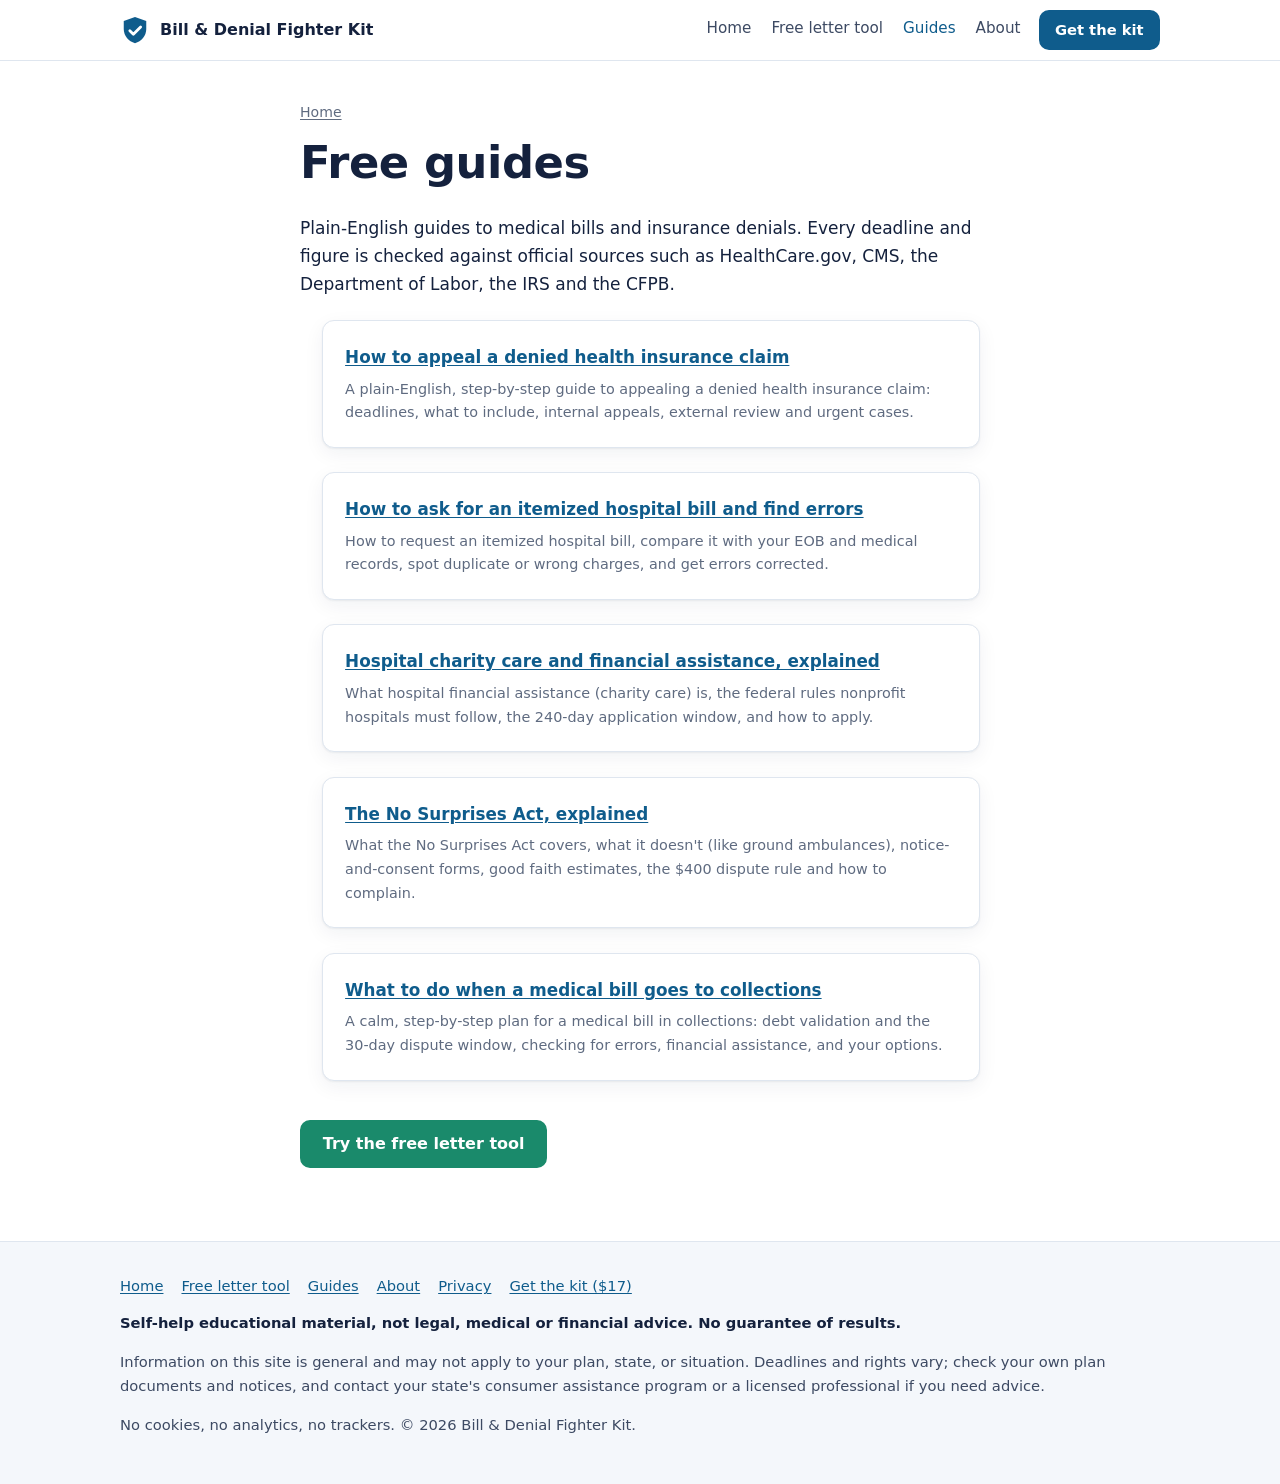
==== articles/index.html @ 843455a6 "Launch site: landing page, free letter tool, 5 guides" ====
<!doctype html>
<html lang="en">
<head>
<meta charset="utf-8">
<meta name="viewport" content="width=device-width, initial-scale=1">
<title>Free Guides: Medical Bills &amp; Insurance Denials</title>
<meta name="description" content="Free, source-checked guides to appealing denied health insurance claims, finding hospital bill errors, charity care, the No Surprises Act and medical debt in collections.">
<link rel="canonical" href="https://pankajsaini5884.github.io/medical-bill-help/articles/index.html">
<meta name="robots" content="index, follow">
<meta name="referrer" content="no-referrer">
<meta name="theme-color" content="#0f5c8c">
<meta property="og:site_name" content="Bill &amp; Denial Fighter Kit">
<meta property="og:type" content="website">
<meta property="og:title" content="Free Guides: Medical Bills &amp; Insurance Denials">
<meta property="og:description" content="Free, source-checked guides to appealing denied health insurance claims, finding hospital bill errors, charity care, the No Surprises Act and medical debt in collections.">
<meta property="og:url" content="https://pankajsaini5884.github.io/medical-bill-help/articles/index.html">
<meta property="og:image" content="https://pankajsaini5884.github.io/medical-bill-help/assets/og-image.png">
<meta property="og:locale" content="en_US">
<meta name="twitter:card" content="summary_large_image">
<meta name="twitter:title" content="Free Guides: Medical Bills &amp; Insurance Denials">
<meta name="twitter:description" content="Free, source-checked guides to appealing denied health insurance claims, finding hospital bill errors, charity care, the No Surprises Act and medical debt in collections.">
<link rel="icon" href="../favicon.svg" type="image/svg+xml">
<link rel="stylesheet" href="../assets/style.css">

</head>
<body>
<a class="skip" href="#main">Skip to content</a>
<header class="site-head"><div class="wrap">
<a class="brand" href="../index.html"><svg viewBox="0 0 64 64" aria-hidden="true"><path d="M32 4 8 13v17c0 15 10.3 26.4 24 30 13.7-3.6 24-15 24-30V13L32 4z" fill="#0f5c8c"/><path d="M21 33.5l7.5 7.5L44 25.5" fill="none" stroke="#fff" stroke-width="6" stroke-linecap="round" stroke-linejoin="round"/></svg><span>Bill &amp; Denial Fighter Kit</span></a>
<nav class="nav" aria-label="Main"><a href="../index.html">Home</a><a href="../tool.html">Free letter tool</a><a href="../articles/index.html" aria-current="page">Guides</a><a href="../about.html">About</a><a class="btn sm" href="https://calmmindplanco.gumroad.com/l/medical-bill-fighter">Get the kit</a></nav>
</div></header>
<main id="main">

<section class="article"><div class="wrap read">
<p class="crumbs"><a href="../index.html">Home</a></p>
<h1>Free guides</h1>
<p>Plain-English guides to medical bills and insurance denials. Every deadline and figure is checked against official sources such as HealthCare.gov, CMS, the Department of Labor, the IRS and the CFPB.</p>
<ul class="article-list"><li class="card"><a href="appeal-denied-health-insurance-claim.html">How to appeal a denied health insurance claim</a><p class="small" style="margin:.4em 0 0">A plain-English, step-by-step guide to appealing a denied health insurance claim: deadlines, what to include, internal appeals, external review and urgent cases.</p></li><li class="card"><a href="itemized-hospital-bill-errors.html">How to ask for an itemized hospital bill and find errors</a><p class="small" style="margin:.4em 0 0">How to request an itemized hospital bill, compare it with your EOB and medical records, spot duplicate or wrong charges, and get errors corrected.</p></li><li class="card"><a href="hospital-charity-care-financial-assistance.html">Hospital charity care and financial assistance, explained</a><p class="small" style="margin:.4em 0 0">What hospital financial assistance (charity care) is, the federal rules nonprofit hospitals must follow, the 240-day application window, and how to apply.</p></li><li class="card"><a href="no-surprises-act-surprise-billing.html">The No Surprises Act, explained</a><p class="small" style="margin:.4em 0 0">What the No Surprises Act covers, what it doesn&#x27;t (like ground ambulances), notice-and-consent forms, good faith estimates, the $400 dispute rule and how to complain.</p></li><li class="card"><a href="medical-bill-in-collections.html">What to do when a medical bill goes to collections</a><p class="small" style="margin:.4em 0 0">A calm, step-by-step plan for a medical bill in collections: debt validation and the 30-day dispute window, checking for errors, financial assistance, and your options.</p></li></ul>
<p style="margin-top:2em"><a class="btn green" href="../tool.html">Try the free letter tool</a></p>
</div></section>

</main>
<footer class="site-foot"><div class="wrap">
<nav aria-label="Footer"><a href="../index.html">Home</a><a href="../tool.html">Free letter tool</a><a href="../articles/index.html">Guides</a><a href="../about.html">About</a><a href="../privacy.html">Privacy</a><a href="https://calmmindplanco.gumroad.com/l/medical-bill-fighter">Get the kit ($17)</a></nav>
<p class="disclaimer">Self-help educational material, not legal, medical or financial advice. No guarantee of results.</p>
<p>Information on this site is general and may not apply to your plan, state, or situation. Deadlines and rights vary; check your own plan documents and notices, and contact your state's consumer assistance program or a licensed professional if you need advice.</p>
<p>No cookies, no analytics, no trackers. &copy; <span>2026</span> Bill &amp; Denial Fighter Kit.</p>
</div></footer>

</body>
</html>
---- assets/style.css ----
/* Medical Bill & Insurance Denial Fighter Kit — single stylesheet, no external assets */
:root{
  --ink:#14213d; --ink-soft:#3d4a63; --muted:#5f6b80;
  --bg:#ffffff; --bg-alt:#f4f7fb; --line:#dfe6ef;
  --brand:#0f5c8c; --brand-dark:#0b466b; --accent:#1a8a6b; --warn:#9a5b00;
  --radius:12px; --max:1080px; --read:720px;
  --shadow:0 1px 2px rgba(20,33,61,.06),0 6px 20px rgba(20,33,61,.06);
}
*{box-sizing:border-box}
html{-webkit-text-size-adjust:100%}
body{margin:0;font-family:system-ui,-apple-system,"Segoe UI",Roboto,"Helvetica Neue",Arial,sans-serif;
  font-size:17px;line-height:1.65;color:var(--ink);background:var(--bg)}
img,svg{max-width:100%;height:auto}
a{color:var(--brand);text-underline-offset:2px}
a:hover{color:var(--brand-dark)}
:focus-visible{outline:3px solid #f2b705;outline-offset:2px;border-radius:4px}
h1,h2,h3{line-height:1.25;color:var(--ink);margin:0 0 .5em}
h1{font-size:2.2rem;font-size:clamp(1.9rem,5vw,2.8rem);letter-spacing:-.01em}
h2{font-size:1.6rem;font-size:clamp(1.45rem,3.5vw,1.9rem);margin-top:0}
h3{font-size:1.15rem}
p{margin:0 0 1em}
.skip{position:absolute;left:-999px;top:0;background:#fff;padding:.5rem 1rem;z-index:10}
.skip:focus{left:1rem}
.wrap{max-width:var(--max);margin:0 auto;padding:0 20px}
.read{max-width:var(--read)}

/* header */
.site-head{border-bottom:1px solid var(--line);background:#fff;position:sticky;top:0;z-index:5}
.site-head .wrap{display:flex;align-items:center;justify-content:space-between;gap:12px;min-height:60px;flex-wrap:wrap}
.brand{display:flex;align-items:center;gap:10px;font-weight:700;color:var(--ink);text-decoration:none;font-size:1rem}
.brand svg{width:30px;height:30px;flex:none}
.nav{display:flex;gap:4px 16px;flex-wrap:wrap;font-size:.95rem}
.nav a{text-decoration:none;color:var(--ink-soft);padding:6px 2px}
.nav a:hover,.nav a[aria-current="page"]{color:var(--brand)}
.nav a.btn,.nav a.btn:hover{color:#fff;padding:.55rem .9rem}

/* buttons */
.btn{display:inline-block;background:var(--brand);color:#fff;text-decoration:none;font-weight:650;
  padding:.8rem 1.3rem;border-radius:10px;border:2px solid var(--brand);cursor:pointer;font-size:1rem;line-height:1.2}
.btn:hover{background:var(--brand-dark);border-color:var(--brand-dark);color:#fff}
.btn.ghost{background:transparent;color:var(--brand)}
.btn.ghost:hover{background:var(--bg-alt);color:var(--brand-dark)}
.btn.green{background:var(--accent);border-color:var(--accent)}
.btn.green:hover{background:#136b53;border-color:#136b53}
.btn.sm{padding:.55rem .9rem;font-size:.92rem}
.btn-row{display:flex;gap:10px;flex-wrap:wrap;margin-top:1rem}

/* sections */
section{padding:56px 0}
.alt{background:var(--bg-alt)}
.hero{padding:56px 0 48px;background:linear-gradient(180deg,#eef4fa 0%,#fff 100%)}
.hero .lead{font-size:1.15rem;color:var(--ink-soft);max-width:640px}
.eyebrow{display:inline-block;font-size:.8rem;font-weight:700;letter-spacing:.06em;text-transform:uppercase;color:var(--accent);margin-bottom:.6rem}
.price{font-weight:700;color:var(--ink)}
.btn .price{color:inherit}
.small{font-size:.9rem;color:var(--muted)}

.grid{display:grid;gap:18px}
@media(min-width:720px){.grid.c2{grid-template-columns:1fr 1fr}.grid.c3{grid-template-columns:repeat(3,1fr)}}
.card{background:#fff;border:1px solid var(--line);border-radius:var(--radius);padding:22px;box-shadow:var(--shadow)}
.card h3{margin-bottom:.35em}
.stat{font-size:2.4rem;font-weight:800;color:var(--brand);line-height:1}
.steps{counter-reset:s;list-style:none;padding:0;margin:0;display:grid;gap:14px}
.steps li{counter-increment:s;position:relative;padding:16px 16px 16px 60px;background:#fff;border:1px solid var(--line);border-radius:var(--radius)}
.steps li::before{content:counter(s);position:absolute;left:16px;top:14px;width:32px;height:32px;border-radius:50%;
  background:var(--brand);color:#fff;font-weight:700;display:grid;place-items:center}
.checks{list-style:none;padding:0;margin:0}
.checks li{padding-left:28px;position:relative;margin:.35em 0}
.checks li::before{content:"✓";position:absolute;left:0;color:var(--accent);font-weight:800}

details{border:1px solid var(--line);border-radius:10px;padding:14px 18px;background:#fff;margin-bottom:10px}
summary{cursor:pointer;font-weight:650}
details[open] summary{margin-bottom:.5em}

.cta-box{background:var(--ink);color:#fff;border-radius:16px;padding:32px 24px;text-align:center}
.cta-box h2,.cta-box p{color:#fff}
.cta-box .btn{background:#fff;color:var(--ink);border-color:#fff}
.cta-box .btn:hover{background:#e8eef6}
.note{border-left:4px solid var(--warn);background:#fff8ec;padding:12px 16px;border-radius:6px;margin:1.2em 0}
.ok-note{border-left:4px solid var(--accent);background:#eefaf5;padding:12px 16px;border-radius:6px;margin:1.2em 0}

/* footer */
.site-foot{border-top:1px solid var(--line);background:var(--bg-alt);padding:32px 0;font-size:.92rem;color:var(--ink-soft)}
.site-foot nav{display:flex;flex-wrap:wrap;gap:6px 18px;margin-bottom:12px}
.disclaimer{font-weight:600;color:var(--ink)}

/* articles */
.article{padding:40px 0 56px}
.article h2{margin-top:1.6em}
.article h3{margin-top:1.3em}
.article ul,.article ol{padding-left:1.3em}
.article li{margin:.3em 0}
.meta{color:var(--muted);font-size:.92rem;margin-bottom:1.5em}
.sources{font-size:.9rem;border-top:1px solid var(--line);margin-top:2.5em;padding-top:1em}
.sources ol{padding-left:1.2em}
.sources a{word-break:break-word}
.crumbs{font-size:.88rem;color:var(--muted);margin-bottom:.8em}
.crumbs a{color:var(--muted)}
.article-list{list-style:none;padding:0;display:grid;gap:14px}
.article-list a{font-weight:650;font-size:1.05rem}

/* tool */
.tool{display:grid;gap:24px}
@media(min-width:960px){.tool{grid-template-columns:minmax(0,1fr) minmax(0,1.1fr);align-items:start}}
.privacy-banner{display:flex;gap:10px;align-items:flex-start;background:#eefaf5;border:1px solid #bfe6d6;border-radius:10px;padding:12px 14px;font-size:.95rem}
.letter-pick{display:grid;gap:10px}
@media(min-width:600px){.letter-pick{grid-template-columns:repeat(3,1fr)}}
.letter-pick label{display:block;border:2px solid var(--line);border-radius:10px;padding:12px;cursor:pointer;background:#fff;font-weight:600;font-size:.95rem}
.letter-pick input{position:absolute;opacity:0;pointer-events:none}
.letter-pick input:checked+span{color:var(--brand)}
.letter-pick label:has(input:checked){border-color:var(--brand);background:#f0f7fc}
.letter-pick input:focus-visible+span{outline:3px solid #f2b705;outline-offset:3px}
.field{margin-bottom:14px}
.field label{display:block;font-weight:600;font-size:.93rem;margin-bottom:4px}
.field .hint{font-weight:400;color:var(--muted);font-size:.85rem}
input[type=text],input[type=date],textarea,select{width:100%;font:inherit;font-size:1rem;padding:.6rem .7rem;border:1px solid #b9c5d6;border-radius:8px;background:#fff;color:var(--ink)}
textarea{min-height:110px;resize:vertical}
.row2{display:grid;gap:0 14px}
@media(min-width:600px){.row2{grid-template-columns:1fr 1fr}}
fieldset{border:0;padding:0;margin:0 0 18px}
legend{font-weight:700;margin-bottom:8px}
.preview-wrap{position:sticky;top:76px}
.preview{white-space:pre-wrap;font-family:Georgia,"Times New Roman",serif;font-size:.98rem;line-height:1.55;background:#fff;
  border:1px solid var(--line);border-radius:10px;padding:22px;box-shadow:var(--shadow);min-height:420px;max-height:70vh;overflow:auto;word-wrap:break-word}
.status{min-height:1.4em;font-size:.9rem;color:var(--accent);margin-top:6px}
@media print{
  body *{visibility:hidden}
  #letterPreview,#letterPreview *{visibility:visible}
  #letterPreview{position:absolute;left:0;top:0;border:0;box-shadow:none;max-height:none;overflow:visible;padding:0;font-size:12pt}
}
@media(max-width:719px){.site-head{position:static}.nav{gap:2px 12px}}
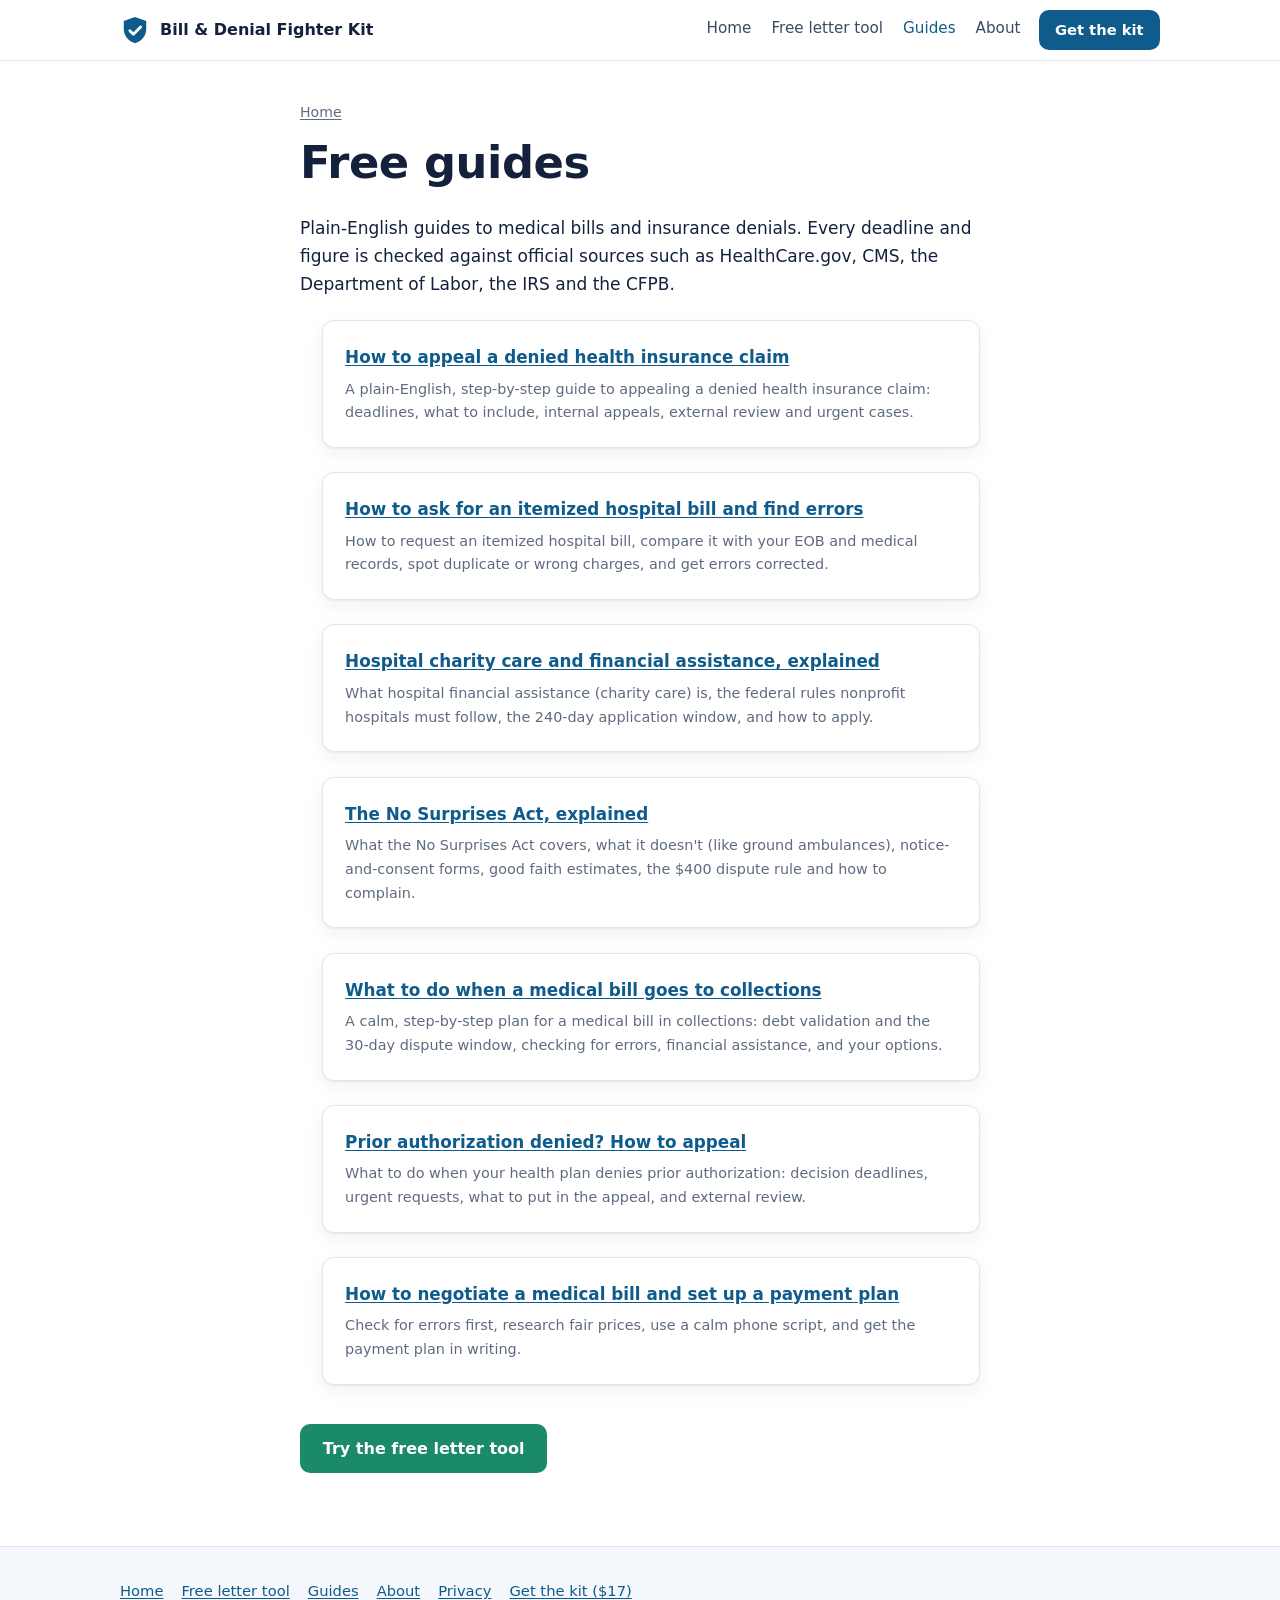
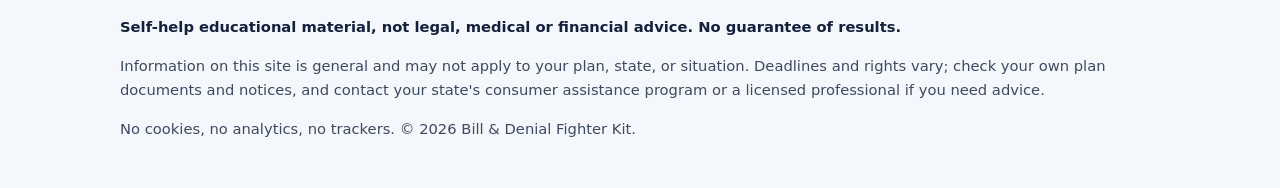
==== commit b01cc78e: "Add guides: negotiate a medical bill, prior authorization denial appeal" ====
--- a/articles/index.html
+++ b/articles/index.html
@@ -15,8 +15,12 @@
 <meta property="og:description" content="Free, source-checked guides to appealing denied health insurance claims, finding hospital bill errors, charity care, the No Surprises Act and medical debt in collections.">
 <meta property="og:url" content="https://pankajsaini5884.github.io/medical-bill-help/articles/index.html">
 <meta property="og:image" content="https://pankajsaini5884.github.io/medical-bill-help/assets/og-image.png">
+<meta property="og:image:width" content="1200">
+<meta property="og:image:height" content="630">
+<meta property="og:image:alt" content="Fight a wrong medical bill or a denied insurance claim, step by step: Medical Bill &amp; Insurance Denial Fighter Kit">
 <meta property="og:locale" content="en_US">
 <meta name="twitter:card" content="summary_large_image">
+<meta name="twitter:image" content="https://pankajsaini5884.github.io/medical-bill-help/assets/og-image.png">
 <meta name="twitter:title" content="Free Guides: Medical Bills &amp; Insurance Denials">
 <meta name="twitter:description" content="Free, source-checked guides to appealing denied health insurance claims, finding hospital bill errors, charity care, the No Surprises Act and medical debt in collections.">
 <link rel="icon" href="../favicon.svg" type="image/svg+xml">
@@ -35,7 +39,7 @@
 <p class="crumbs"><a href="../index.html">Home</a></p>
 <h1>Free guides</h1>
 <p>Plain-English guides to medical bills and insurance denials. Every deadline and figure is checked against official sources such as HealthCare.gov, CMS, the Department of Labor, the IRS and the CFPB.</p>
-<ul class="article-list"><li class="card"><a href="appeal-denied-health-insurance-claim.html">How to appeal a denied health insurance claim</a><p class="small" style="margin:.4em 0 0">A plain-English, step-by-step guide to appealing a denied health insurance claim: deadlines, what to include, internal appeals, external review and urgent cases.</p></li><li class="card"><a href="itemized-hospital-bill-errors.html">How to ask for an itemized hospital bill and find errors</a><p class="small" style="margin:.4em 0 0">How to request an itemized hospital bill, compare it with your EOB and medical records, spot duplicate or wrong charges, and get errors corrected.</p></li><li class="card"><a href="hospital-charity-care-financial-assistance.html">Hospital charity care and financial assistance, explained</a><p class="small" style="margin:.4em 0 0">What hospital financial assistance (charity care) is, the federal rules nonprofit hospitals must follow, the 240-day application window, and how to apply.</p></li><li class="card"><a href="no-surprises-act-surprise-billing.html">The No Surprises Act, explained</a><p class="small" style="margin:.4em 0 0">What the No Surprises Act covers, what it doesn&#x27;t (like ground ambulances), notice-and-consent forms, good faith estimates, the $400 dispute rule and how to complain.</p></li><li class="card"><a href="medical-bill-in-collections.html">What to do when a medical bill goes to collections</a><p class="small" style="margin:.4em 0 0">A calm, step-by-step plan for a medical bill in collections: debt validation and the 30-day dispute window, checking for errors, financial assistance, and your options.</p></li></ul>
+<ul class="article-list"><li class="card"><a href="appeal-denied-health-insurance-claim.html">How to appeal a denied health insurance claim</a><p class="small" style="margin:.4em 0 0">A plain-English, step-by-step guide to appealing a denied health insurance claim: deadlines, what to include, internal appeals, external review and urgent cases.</p></li><li class="card"><a href="itemized-hospital-bill-errors.html">How to ask for an itemized hospital bill and find errors</a><p class="small" style="margin:.4em 0 0">How to request an itemized hospital bill, compare it with your EOB and medical records, spot duplicate or wrong charges, and get errors corrected.</p></li><li class="card"><a href="hospital-charity-care-financial-assistance.html">Hospital charity care and financial assistance, explained</a><p class="small" style="margin:.4em 0 0">What hospital financial assistance (charity care) is, the federal rules nonprofit hospitals must follow, the 240-day application window, and how to apply.</p></li><li class="card"><a href="no-surprises-act-surprise-billing.html">The No Surprises Act, explained</a><p class="small" style="margin:.4em 0 0">What the No Surprises Act covers, what it doesn&#x27;t (like ground ambulances), notice-and-consent forms, good faith estimates, the $400 dispute rule and how to complain.</p></li><li class="card"><a href="medical-bill-in-collections.html">What to do when a medical bill goes to collections</a><p class="small" style="margin:.4em 0 0">A calm, step-by-step plan for a medical bill in collections: debt validation and the 30-day dispute window, checking for errors, financial assistance, and your options.</p></li><li class="card"><a href="prior-authorization-denied-appeal.html">Prior authorization denied? How to appeal</a><p class="small" style="margin:.4em 0 0">What to do when your health plan denies prior authorization: decision deadlines, urgent requests, what to put in the appeal, and external review.</p></li><li class="card"><a href="negotiate-medical-bill-payment-plan.html">How to negotiate a medical bill and set up a payment plan</a><p class="small" style="margin:.4em 0 0">Check for errors first, research fair prices, use a calm phone script, and get the payment plan in writing.</p></li></ul>
 <p style="margin-top:2em"><a class="btn green" href="../tool.html">Try the free letter tool</a></p>
 </div></section>
 
